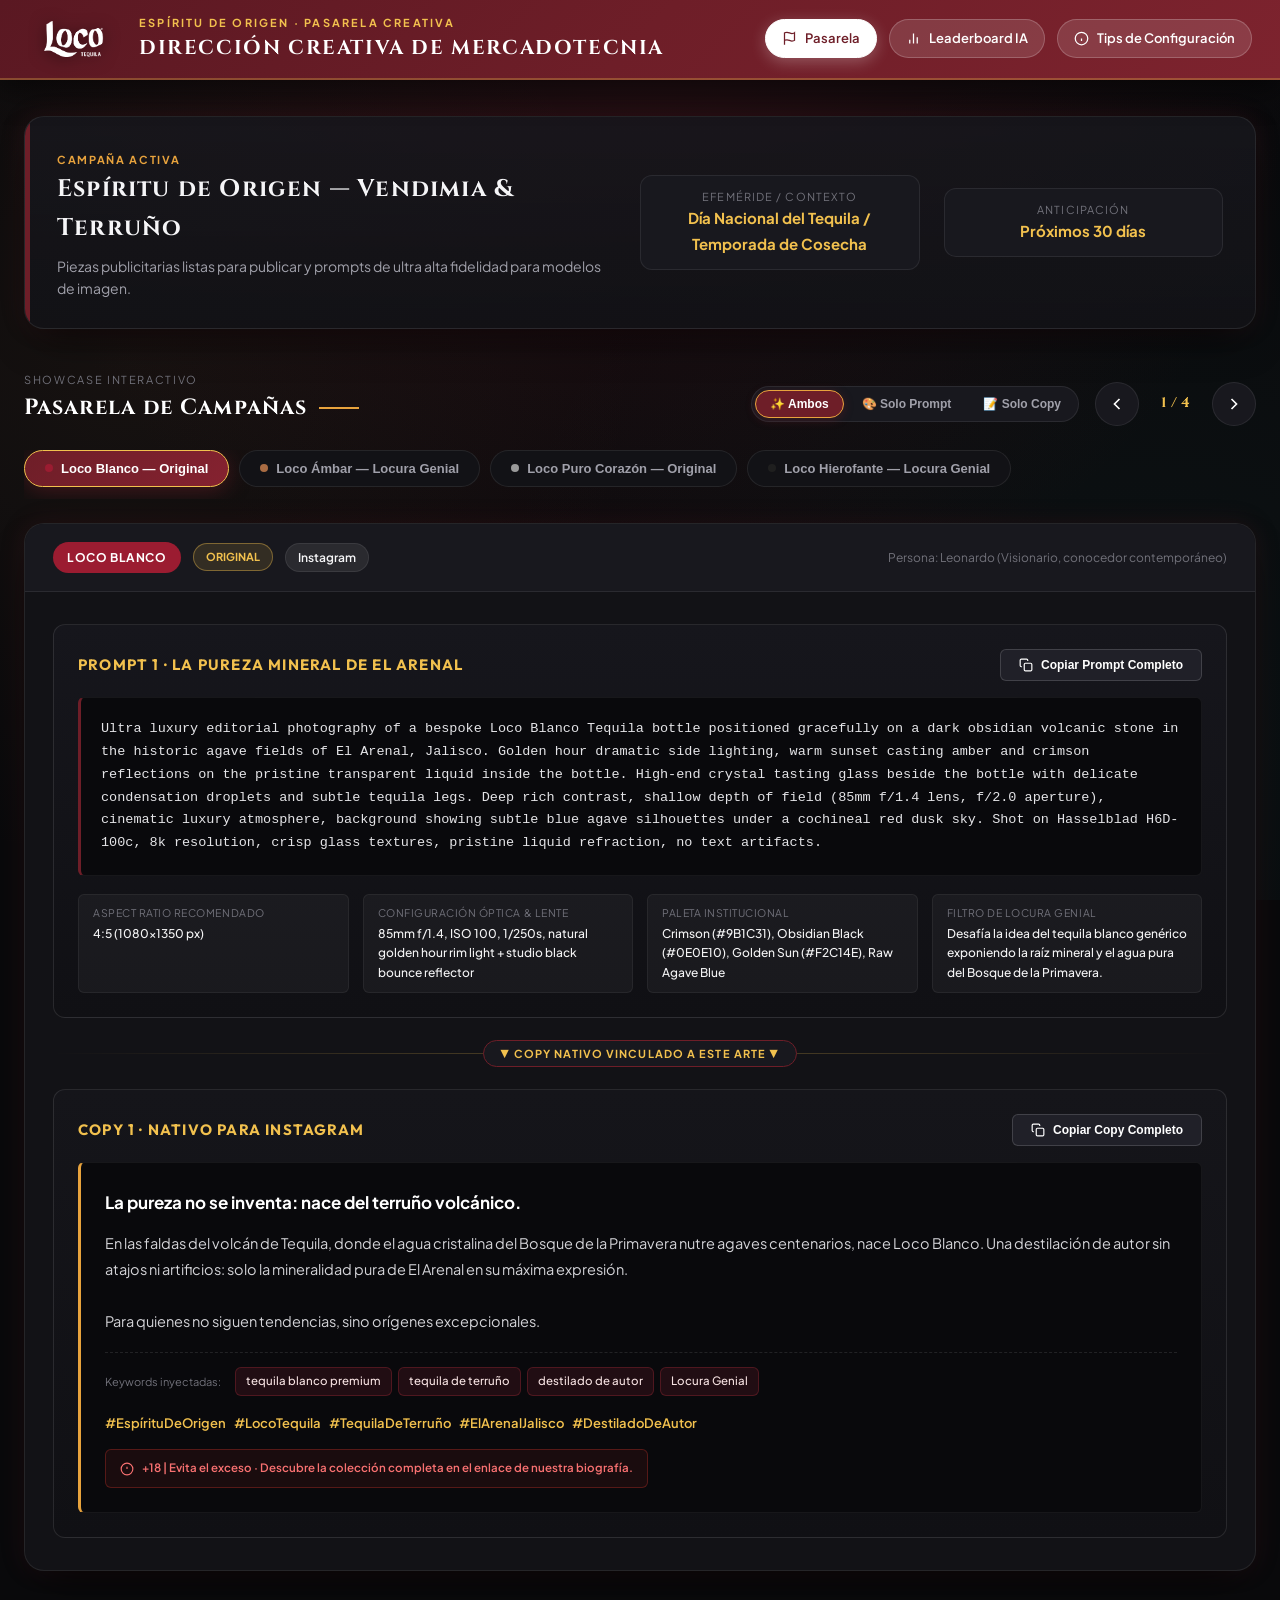
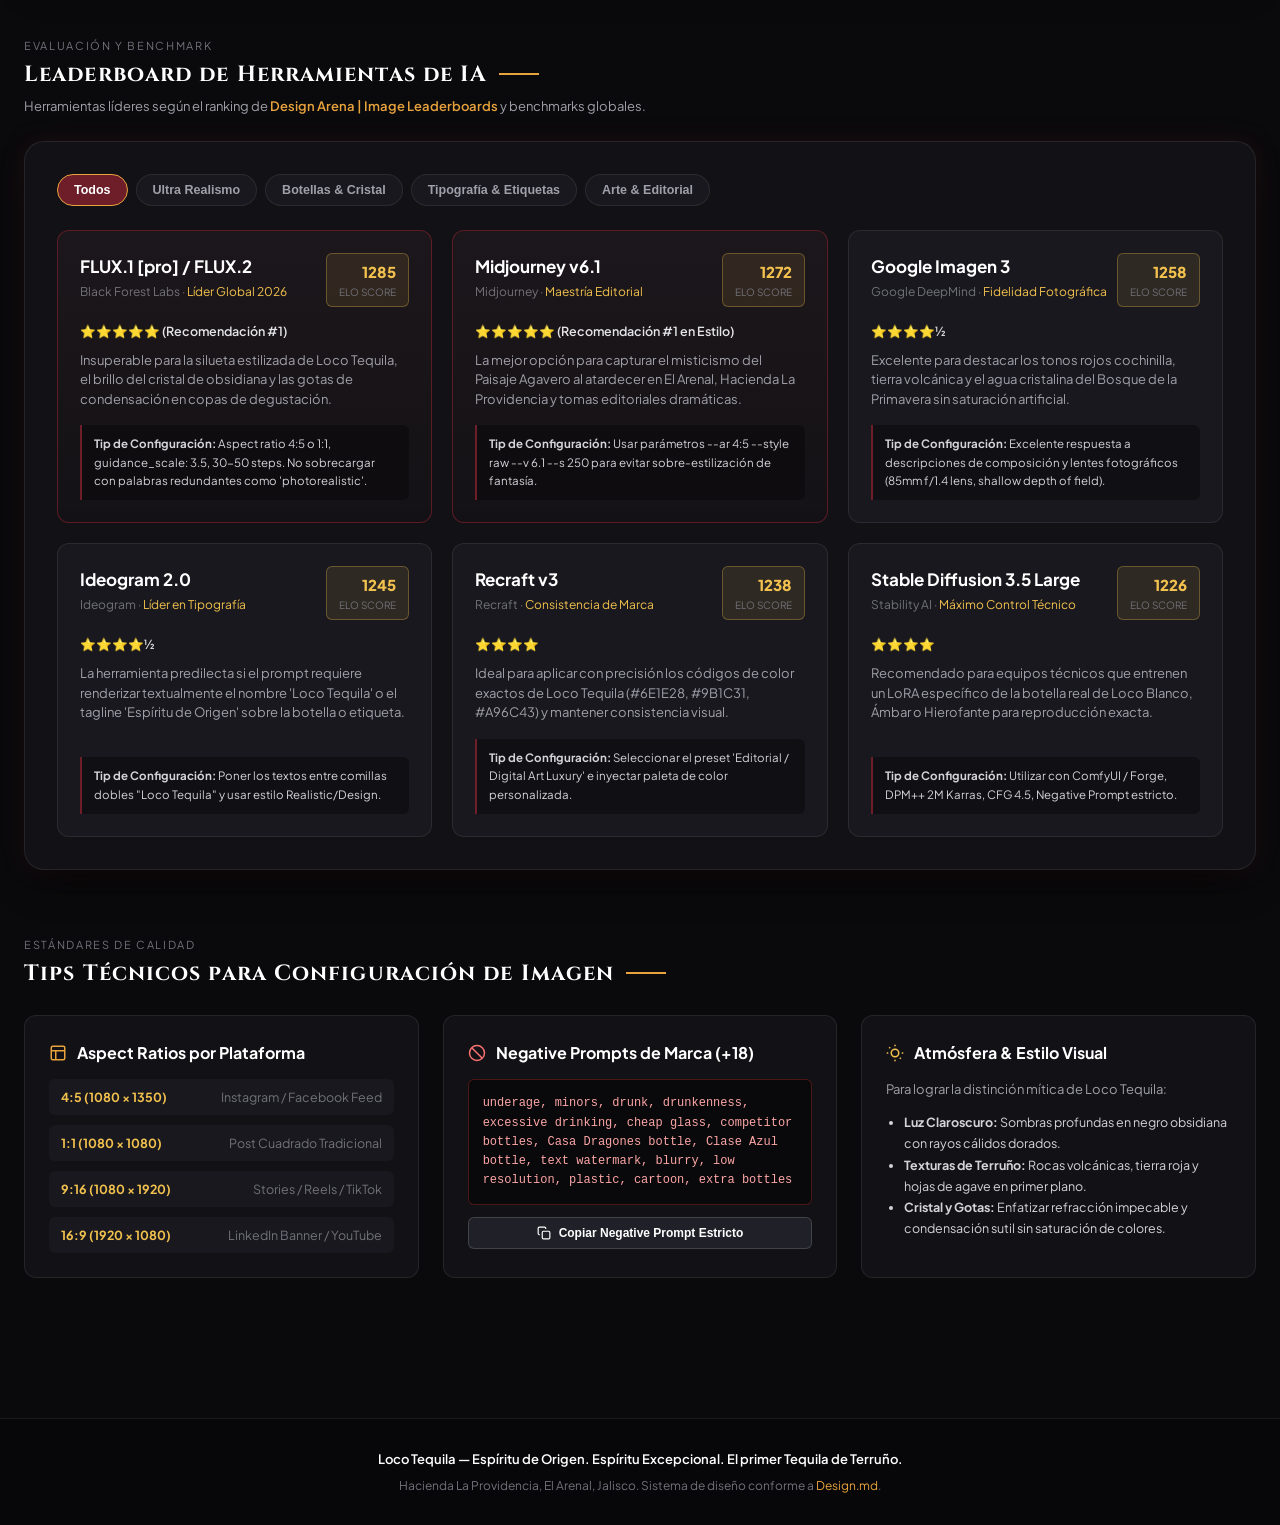
==== showcase/index.html @ a7a6b4da "Comenzando con la skill de mercadotecnia de Loco Tequila :tropical_drink:" ====
<!DOCTYPE html>
<html lang="es">
<head>
  <meta charset="UTF-8">
  <meta name="viewport" content="width=device-width, initial-scale=1.0">
  <title>Loco Tequila — Pasarela de Prompts & Copys</title>
  <meta name="description" content="Showcase interactivo de campañas, prompts generativos ultra detallados y copys nativos para Loco Tequila.">
  <link rel="stylesheet" href="styles.css">
  <link rel="icon" type="image/png" href="assets/Loco_Tequila_Logo_white.png">
</head>
<body>

  <!-- Barra Superior Maroon Institucional (Design.md) -->
  <header class="top-maroon-bar">
    <div class="header-container">
      <div class="brand-meta">
        <div class="brand-logo-container">
          <img src="assets/Loco_Tequila_Logo_white.png" alt="Loco Tequila Logo" class="brand-logo-img" onerror="this.style.display='none'; this.nextElementSibling.style.display='flex';">
          <div class="brand-logo-fallback" style="display: none;">
            <span class="logo-text-loco">LOCO</span>
            <span class="logo-text-sub">TEQUILA</span>
          </div>
        </div>
        <div class="header-titles">
          <span class="super-tag">Espíritu de Origen · Pasarela Creativa</span>
          <h1>DIRECCIÓN CREATIVA DE MERCADOTECNIA</h1>
        </div>
      </div>
      <div class="header-actions">
        <a href="#runway" class="nav-pill-btn active">
          <svg width="15" height="15" viewBox="0 0 24 24" fill="none" stroke="currentColor" stroke-width="2"><path d="M4 15s1-1 4-1 5 2 8 2 4-1 4-1V3s-1 1-4 1-5-2-8-2-4 1-4 1zM4 22v-7"/></svg>
          Pasarela
        </a>
        <a href="#leaderboard" class="nav-pill-btn">
          <svg width="15" height="15" viewBox="0 0 24 24" fill="none" stroke="currentColor" stroke-width="2"><path d="M18 20V10M12 20V4M6 20v-6"/></svg>
          Leaderboard IA
        </a>
        <a href="#tips" class="nav-pill-btn">
          <svg width="15" height="15" viewBox="0 0 24 24" fill="none" stroke="currentColor" stroke-width="2"><circle cx="12" cy="12" r="10"/><path d="M12 16v-4M12 8h.01"/></svg>
          Tips de Configuración
        </a>
      </div>
    </div>
  </header>

  <!-- Contenedor Principal -->
  <main class="main-wrapper">

    <!-- Hero / Contexto de Campaña -->
    <section class="campaign-hero">
      <div class="hero-meta-grid">
        <div class="hero-title-area">
          <span class="super-tag" style="color: var(--brand-gold); font-size: 11px; font-weight: 700; letter-spacing: 0.15em;">CAMPAÑA ACTIVA</span>
          <h2 id="hero-campaign-title">Espíritu de Origen — Vendimia & Terruño</h2>
          <p>Piezas publicitarias listas para publicar y prompts de ultra alta fidelidad para modelos de imagen.</p>
        </div>
        <div class="hero-badge-box">
          <span class="label">Efeméride / Contexto</span>
          <span class="value" id="hero-date-context">Día Nacional del Tequila</span>
        </div>
        <div class="hero-badge-box">
          <span class="label">Anticipación</span>
          <span class="value" id="hero-target-window">Próximos 30 días</span>
        </div>
      </div>
    </section>

    <!-- Sección 1: PASARELA (RUNWAY) DE PROMPTS & COPYS -->
    <section id="runway" class="runway-section">
      <div class="section-header-row">
        <div>
          <span class="super-tag" style="color: var(--text-muted); font-size: 11px; letter-spacing: 0.15em; text-transform: uppercase;">SHOWCASE INTERACTIVO</span>
          <h3>Pasarela de Campañas</h3>
        </div>
        <div style="display: flex; align-items: center; gap: 16px; flex-wrap: wrap;">
          <!-- Switch de vista: Ambos / Solo Prompt / Solo Copy -->
          <div class="view-switch-group">
            <button id="view-mode-all" class="view-switch-btn active" data-mode="all">✨ Ambos</button>
            <button id="view-mode-prompt" class="view-switch-btn" data-mode="prompt">🎨 Solo Prompt</button>
            <button id="view-mode-copy" class="view-switch-btn" data-mode="copy">📝 Solo Copy</button>
          </div>
          <div class="runway-controls">
            <button id="btn-prev-concept" class="runway-nav-btn" aria-label="Concepto anterior">
              <svg width="20" height="20" viewBox="0 0 24 24" fill="none" stroke="currentColor" stroke-width="2"><path d="M15 18l-6-6 6-6"/></svg>
            </button>
            <span id="concept-counter-display" class="concept-counter">1 / 4</span>
            <button id="btn-next-concept" class="runway-nav-btn" aria-label="Concepto siguiente">
              <svg width="20" height="20" viewBox="0 0 24 24" fill="none" stroke="currentColor" stroke-width="2"><path d="M9 18l6-6-6-6"/></svg>
            </button>
          </div>
        </div>
      </div>

      <!-- Tabs rápidos de conceptos -->
      <div id="concept-tabs-container" class="concept-tabs-track"></div>

      <!-- Tarjeta Escenario de la Pasarela -->
      <div class="runway-card-stage">
        <!-- Header de la pieza -->
        <div class="stage-header">
          <div style="display: flex; align-items: center; gap: 12px; flex-wrap: wrap;">
            <span id="stage-sku-badge" class="sku-badge">Loco Blanco</span>
            <span id="stage-inventiveness-badge" class="inventiveness-tag">Original</span>
            <span id="stage-platform-badge" class="platform-tag">Instagram</span>
          </div>
          <div id="stage-persona-text" style="font-size: 12px; color: var(--text-muted);">
            Persona: Leonardo
          </div>
        </div>

        <!-- Cuerpo: Prompt Arriba, Copy Abajo -->
        <div class="stage-body">
          
          <!-- Bloque Superior: PROMPT PARA IA -->
          <div class="prompt-zone">
            <div class="zone-title-bar">
              <h4 id="prompt-title">
                <svg width="18" height="18" viewBox="0 0 24 24" fill="none" stroke="currentColor" stroke-width="2"><path d="M21 16V8a2 2 0 0 0-1-1.73l-7-4a2 2 0 0 0-2 0l-7 4A2 2 0 0 0 3 8v8a2 2 0 0 0 1 1.73l7 4a2 2 0 0 0 2 0l7-4A2 2 0 0 0 21 16z"/><polyline points="3.27 6.96 12 12.01 20.73 6.96"/><line x1="12" y1="22.08" x2="12" y2="12"/></svg>
                Prompt Generativo Ultra Detallado (Text-to-Image)
              </h4>
              <button id="btn-copy-prompt" class="btn-copy">
                <svg width="14" height="14" viewBox="0 0 24 24" fill="none" stroke="currentColor" stroke-width="2"><rect x="9" y="9" width="13" height="13" rx="2" ry="2"/><path d="M5 15H4a2 2 0 0 1-2-2V4a2 2 0 0 1 2-2h9a2 2 0 0 1 2 2v1"/></svg>
                Copiar Prompt Completo
              </button>
            </div>

            <!-- Caja de Texto del Prompt -->
            <div id="prompt-text-display" class="prompt-text-box"></div>

            <!-- Metadatos de Render -->
            <div class="prompt-metadata-grid">
              <div class="meta-chip">
                <span class="chip-label">Aspect Ratio Recomendado</span>
                <span id="meta-aspect-ratio" class="chip-val">4:5 (1080x1350)</span>
              </div>
              <div class="meta-chip">
                <span class="chip-label">Configuración Óptica & Lente</span>
                <span id="meta-camera" class="chip-val">85mm f/1.4</span>
              </div>
              <div class="meta-chip">
                <span class="chip-label">Paleta Institucional</span>
                <span id="meta-palette" class="chip-val">Crimson, Obsidian, Golden</span>
              </div>
              <div class="meta-chip">
                <span class="chip-label">Filtro de Locura Genial</span>
                <span id="meta-filter-just" class="chip-val">Aprobado</span>
              </div>
            </div>
          </div>

          <!-- Conector / Pasarela -->
          <div class="runway-connector">
            <span class="connector-badge">▼ Copy Nativo Vinculado a este Arte ▼</span>
          </div>

          <!-- Bloque Inferior: COPY NATIVO -->
          <div class="copy-zone">
            <div class="zone-title-bar">
              <h4 id="copy-title">
                <svg width="18" height="18" viewBox="0 0 24 24" fill="none" stroke="#E8A33D" stroke-width="2"><path d="M14 2H6a2 2 0 0 0-2 2v16a2 2 0 0 0 2 2h12a2 2 0 0 0 2-2V8z"/><polyline points="14 2 14 8 20 8"/><line x1="16" y1="13" x2="8" y2="13"/><line x1="16" y1="17" x2="8" y2="17"/><polyline points="10 9 9 9 8 9"/></svg>
                Copy Listo para Publicar
              </h4>
              <button id="btn-copy-copy" class="btn-copy">
                <svg width="14" height="14" viewBox="0 0 24 24" fill="none" stroke="currentColor" stroke-width="2"><rect x="9" y="9" width="13" height="13" rx="2" ry="2"/><path d="M5 15H4a2 2 0 0 1-2-2V4a2 2 0 0 1 2-2h9a2 2 0 0 1 2 2v1"/></svg>
                Copiar Copy Completo
              </button>
            </div>

            <!-- Caja de Texto del Copy -->
            <div class="copy-content-box">
              <div id="copy-headline-display" class="copy-headline"></div>
              <div id="copy-body-display" class="copy-body-text"></div>

              <!-- Keywords SEO/GEO -->
              <div class="copy-keywords-row">
                <span style="font-size: 11px; color: var(--text-muted); align-self: center; margin-right: 6px;">Keywords inyectadas:</span>
                <div id="copy-keywords-container" style="display: flex; flex-wrap: wrap; gap: 6px;"></div>
              </div>

              <!-- Hashtags -->
              <div id="copy-hashtags-container" class="hashtags-row"></div>

              <!-- Guardrails Legales -->
              <div style="margin-top: 14px;">
                <div class="guardrails-row">
                  <svg width="14" height="14" viewBox="0 0 24 24" fill="none" stroke="currentColor" stroke-width="2"><circle cx="12" cy="12" r="10"/><line x1="12" y1="8" x2="12" y2="12"/><line x1="12" y1="16" x2="12.01" y2="16"/></svg>
                  <span id="copy-legal-display">+18 | Evita el exceso</span>
                </div>
              </div>
            </div>
          </div>

        </div>
      </div>
    </section>

    <!-- Sección 2: LEADERBOARD DE HERRAMIENTAS DE IA (DESIGN ARENA) -->
    <section id="leaderboard" class="leaderboard-section">
      <div class="section-header-row">
        <div>
          <span class="super-tag" style="color: var(--text-muted); font-size: 11px; letter-spacing: 0.15em; text-transform: uppercase;">EVALUACIÓN Y BENCHMARK</span>
          <h3>Leaderboard de Herramientas de IA</h3>
          <p style="color: var(--text-secondary); font-size: 13px; margin-top: 4px;">
            Herramientas líderes según el ranking de <a href="https://www.designarena.ai/leaderboard?tab=image" target="_blank" style="color: var(--brand-gold); text-decoration: none; font-weight: 600;">Design Arena | Image Leaderboards</a> y benchmarks globales.
          </p>
        </div>
      </div>

      <div class="leaderboard-card">
        <!-- Filtros por categoría -->
        <div id="leaderboard-filters" class="filter-categories-bar"></div>

        <!-- Grid de modelos -->
        <div id="models-grid-container" class="models-grid"></div>
      </div>
    </section>

    <!-- Sección 3: GUÍA TÉCNICA & TIPS DE CONFIGURACIÓN -->
    <section id="tips" class="tips-section">
      <div class="section-header-row">
        <div>
          <span class="super-tag" style="color: var(--text-muted); font-size: 11px; letter-spacing: 0.15em; text-transform: uppercase;">ESTÁNDARES DE CALIDAD</span>
          <h3>Tips Técnicos para Configuración de Imagen</h3>
        </div>
      </div>

      <div class="tips-grid">
        <!-- Aspect Ratios -->
        <div class="tip-box">
          <h4>
            <svg width="18" height="18" viewBox="0 0 24 24" fill="none" stroke="var(--brand-gold)" stroke-width="2"><rect x="3" y="3" width="18" height="18" rx="2"/><path d="M3 9h18M9 21V9"/></svg>
            Aspect Ratios por Plataforma
          </h4>
          <div class="ratio-list">
            <div class="ratio-item">
              <span class="ratio-name">4:5 (1080 × 1350)</span>
              <span style="color: var(--text-muted);">Instagram / Facebook Feed</span>
            </div>
            <div class="ratio-item">
              <span class="ratio-name">1:1 (1080 × 1080)</span>
              <span style="color: var(--text-muted);">Post Cuadrado Tradicional</span>
            </div>
            <div class="ratio-item">
              <span class="ratio-name">9:16 (1080 × 1920)</span>
              <span style="color: var(--text-muted);">Stories / Reels / TikTok</span>
            </div>
            <div class="ratio-item">
              <span class="ratio-name">16:9 (1920 × 1080)</span>
              <span style="color: var(--text-muted);">LinkedIn Banner / YouTube</span>
            </div>
          </div>
        </div>

        <!-- Negative Prompts Obligatorios -->
        <div class="tip-box">
          <h4>
            <svg width="18" height="18" viewBox="0 0 24 24" fill="none" stroke="#F87171" stroke-width="2"><circle cx="12" cy="12" r="10"/><line x1="4.93" y1="4.93" x2="19.07" y2="19.07"/></svg>
            Negative Prompts de Marca (+18)
          </h4>
          <div id="negative-prompt-text" class="negative-prompt-display">underage, minors, drunk, drunkenness, excessive drinking, cheap glass, competitor bottles, Casa Dragones bottle, Clase Azul bottle, text watermark, blurry, low resolution, plastic, cartoon, extra bottles</div>
          <button id="btn-copy-negative" class="btn-copy" style="width: 100%; justify-content: center;">
            <svg width="14" height="14" viewBox="0 0 24 24" fill="none" stroke="currentColor" stroke-width="2"><rect x="9" y="9" width="13" height="13" rx="2" ry="2"/><path d="M5 15H4a2 2 0 0 1-2-2V4a2 2 0 0 1 2-2h9a2 2 0 0 1 2 2v1"/></svg>
            Copiar Negative Prompt Estricto
          </button>
        </div>

        <!-- Iluminación & Atmósfera Editorial -->
        <div class="tip-box">
          <h4>
            <svg width="18" height="18" viewBox="0 0 24 24" fill="none" stroke="var(--brand-gold-bright)" stroke-width="2"><circle cx="12" cy="12" r="5"/><line x1="12" y1="1" x2="12" y2="3"/><line x1="12" y1="21" x2="12" y2="23"/><line x1="4.22" y1="4.22" x2="5.64" y2="5.64"/><line x1="18.36" y1="18.36" x2="19.78" y2="19.78"/><line x1="1" y1="12" x2="3" y2="12"/><line x1="21" y1="12" x2="23" y2="12"/></svg>
            Atmósfera & Estilo Visual
          </h4>
          <p style="font-size: 13px; color: var(--text-secondary); margin-bottom: 12px;">
            Para lograr la distinción mítica de Loco Tequila:
          </p>
          <ul style="font-size: 12.5px; color: #D4D4D8; padding-left: 18px; line-height: 1.7;">
            <li><strong>Luz Claroscuro:</strong> Sombras profundas en negro obsidiana con rayos cálidos dorados.</li>
            <li><strong>Texturas de Terruño:</strong> Rocas volcánicas, tierra roja y hojas de agave en primer plano.</li>
            <li><strong>Cristal y Gotas:</strong> Enfatizar refracción impecable y condensación sutil sin saturación de colores.</li>
          </ul>
        </div>
      </div>
    </section>

  </main>

  <!-- Footer Institucional -->
  <footer class="site-footer">
    <div style="max-width: 1400px; margin: 0 auto;">
      <p style="margin-bottom: 6px; font-weight: 600; color: #FFFFFF;">
        Loco Tequila — Espíritu de Origen. Espíritu Excepcional. El primer Tequila de Terruño.
      </p>
      <p style="font-size: 12px;">
        Hacienda La Providencia, El Arenal, Jalisco. Sistema de diseño conforme a <a href="../designs/Design.md">Design.md</a>.
      </p>
    </div>
  </footer>

  <!-- Contenedor para Toast Notifications -->
  <div id="toast-container" class="toast-container"></div>

  <script src="app.js"></script>
</body>
</html>
---- showcase/styles.css ----
/* ==========================================================================
   LOCO TEQUILA — SHOWCASE WEB / PASARELA DE PROMPTS & COPYS
   Sistema de diseño institucional basado en designs/Design.md
   ========================================================================== */

@import url('https://fonts.googleapis.com/css2?family=Cinzel:wght@500;600;700;900&family=Outfit:wght@300;400;500;600;700&family=Plus+Jakarta+Sans:wght@300;400;500;600;700&display=swap');

:root {
  /* Paleta institucional (Design.md) */
  --brand-maroon: #6E1E28;
  --brand-maroon-deep: #5A1822;
  --brand-maroon-glow: rgba(110, 30, 40, 0.45);
  --brand-gold: #E8A33D;
  --brand-gold-bright: #F2C14E;
  --header-text: #FFFFFF;
  --section-title: #6E1E28;
  --section-subtitle: #8A8A8A;

  /* Tokens de SKU */
  --p-blanco: #9B1C31;
  --p-corazon: #9A9A9A;
  --p-ambar: #A96C43;
  --p-269: #1F1F1F;
  --p-aureo: #1F6E6E;
  --p-200: #F2C14E;

  /* Modos oscuros de ultra lujo */
  --bg-dark: #0A0A0C;
  --bg-card: #121216;
  --bg-card-elevated: #18181E;
  --bg-card-subtle: #202028;
  --border-subtle: rgba(255, 255, 255, 0.08);
  --border-active: rgba(232, 163, 61, 0.5);
  --border-maroon: rgba(110, 30, 40, 0.6);

  /* Textos */
  --text-primary: #F5F5F7;
  --text-secondary: #A0A0AA;
  --text-muted: #71717A;
  --text-accent: #F2C14E;

  /* Acentos de interfaz */
  --highlight-cream: #FBF3DD;
  --pill-bg: #F6E2E2;
  --pill-text: #9B1C31;
  --radius-sm: 6px;
  --radius-md: 12px;
  --radius-lg: 20px;
  --radius-full: 9999px;
  --shadow-luxury: 0 20px 40px -15px rgba(0, 0, 0, 0.7), 0 0 25px rgba(110, 30, 40, 0.2);
  --transition: all 0.3s cubic-bezier(0.16, 1, 0.3, 1);
}

/* Reset y base */
* {
  margin: 0;
  padding: 0;
  box-sizing: border-box;
}

body {
  font-family: 'Plus Jakarta Sans', -apple-system, BlinkMacSystemFont, sans-serif;
  background-color: var(--bg-dark);
  color: var(--text-primary);
  line-height: 1.6;
  overflow-x: hidden;
  background-image:
    radial-gradient(circle at 50% 0%, rgba(110, 30, 40, 0.25) 0%, transparent 60%),
    radial-gradient(circle at 10% 40%, rgba(169, 108, 67, 0.08) 0%, transparent 40%),
    radial-gradient(circle at 90% 80%, rgba(31, 110, 110, 0.08) 0%, transparent 50%);
  background-attachment: fixed;
}

/* Tipografía especializada */
h1,
h2,
h3,
.font-serif {
  font-family: 'Cinzel', serif;
  letter-spacing: 0.05em;
}

.font-sans-title {
  font-family: 'Outfit', sans-serif;
}

/* Header & Barra Superior Maroon */
.top-maroon-bar {
  background: linear-gradient(135deg, var(--brand-maroon-deep) 0%, var(--brand-maroon) 50%, #7D232E 100%);
  border-bottom: 2px solid rgba(242, 193, 78, 0.3);
  padding: 14px 28px;
  position: sticky;
  top: 0;
  z-index: 100;
  backdrop-filter: blur(12px);
  box-shadow: 0 10px 30px rgba(0, 0, 0, 0.5);
}

.header-container {
  max-width: 1400px;
  margin: 0 auto;
  display: flex;
  justify-content: space-between;
  align-items: center;
  flex-wrap: wrap;
  gap: 16px;
}

.brand-meta {
  display: flex;
  align-items: center;
  gap: 20px;
}

.brand-logo-container {
  display: flex;
  align-items: center;
}

.brand-logo-img {
  height: 48px;
  width: auto;
  filter: drop-shadow(0 2px 8px rgba(0, 0, 0, 0.5));
}

.brand-logo-fallback {
  flex-direction: column;
  align-items: flex-start;
  line-height: 1;
  background: rgba(0, 0, 0, 0.35);
  border: 1px solid var(--brand-gold-bright);
  padding: 6px 14px;
  border-radius: var(--radius-sm);
}

.brand-logo-fallback .logo-text-loco {
  font-family: 'Cinzel', serif;
  font-size: 22px;
  font-weight: 800;
  color: #FFFFFF;
  letter-spacing: 0.15em;
}

.brand-logo-fallback .logo-text-sub {
  font-family: 'Outfit', sans-serif;
  font-size: 9px;
  font-weight: 700;
  color: var(--brand-gold-bright);
  letter-spacing: 0.35em;
  margin-top: 2px;
}

.header-titles {
  display: flex;
  flex-direction: column;
}

.header-titles .super-tag {
  font-size: 11px;
  text-transform: uppercase;
  letter-spacing: 0.2em;
  color: var(--brand-gold-bright);
  font-weight: 700;
}

.header-titles h1 {
  font-size: 20px;
  font-weight: 700;
  color: #FFFFFF;
  margin: 0;
  letter-spacing: 0.08em;
}

.header-actions {
  display: flex;
  align-items: center;
  gap: 12px;
}

.nav-pill-btn {
  background: rgba(255, 255, 255, 0.12);
  border: 1px solid rgba(255, 255, 255, 0.2);
  color: #FFFFFF;
  padding: 8px 16px;
  border-radius: var(--radius-full);
  font-size: 13px;
  font-weight: 600;
  cursor: pointer;
  display: inline-flex;
  align-items: center;
  gap: 8px;
  transition: var(--transition);
  text-decoration: none;
}

.nav-pill-btn:hover,
.nav-pill-btn.active {
  background: #FFFFFF;
  color: var(--brand-maroon);
  border-color: #FFFFFF;
  box-shadow: 0 4px 15px rgba(255, 255, 255, 0.25);
}

/* Contenedor Principal */
.main-wrapper {
  max-width: 1400px;
  margin: 0 auto;
  padding: 36px 24px 80px 24px;
}

/* Hero Section / Contexto de Campaña */
.campaign-hero {
  background: linear-gradient(180deg, rgba(24, 24, 30, 0.8) 0%, rgba(18, 18, 22, 0.95) 100%);
  border: 1px solid var(--border-subtle);
  border-radius: var(--radius-lg);
  padding: 28px 32px;
  margin-bottom: 36px;
  position: relative;
  overflow: hidden;
  box-shadow: var(--shadow-luxury);
}

.campaign-hero::before {
  content: '';
  position: absolute;
  top: 0;
  left: 0;
  width: 5px;
  height: 100%;
  background: var(--brand-maroon);
}

.hero-meta-grid {
  display: grid;
  grid-template-columns: 2fr 1fr 1fr;
  gap: 24px;
  align-items: center;
}

@media (max-width: 900px) {
  .hero-meta-grid {
    grid-template-columns: 1fr;
  }
}

.hero-title-area h2 {
  font-size: 24px;
  color: var(--text-primary);
  margin-bottom: 8px;
}

.hero-title-area p {
  color: var(--text-secondary);
  font-size: 14px;
}

.hero-badge-box {
  background: var(--bg-card-elevated);
  border: 1px solid var(--border-subtle);
  padding: 12px 18px;
  border-radius: var(--radius-md);
  text-align: center;
}

.hero-badge-box .label {
  font-size: 11px;
  text-transform: uppercase;
  color: var(--text-muted);
  letter-spacing: 0.1em;
  display: block;
}

.hero-badge-box .value {
  font-size: 15px;
  font-weight: 700;
  color: var(--brand-gold-bright);
}

/* ==========================================================================
   PASARELA / RUNWAY SECTION
   ========================================================================== */
.runway-section {
  margin-bottom: 60px;
}

.section-header-row {
  display: flex;
  justify-content: space-between;
  align-items: flex-end;
  margin-bottom: 24px;
  flex-wrap: wrap;
  gap: 16px;
}

.section-header-row h3 {
  font-size: 22px;
  color: #FFFFFF;
  display: flex;
  align-items: center;
  gap: 12px;
}

.section-header-row h3::after {
  content: '';
  display: inline-block;
  width: 40px;
  height: 2px;
  background: var(--brand-gold);
}

.view-switch-group {
  display: flex;
  background: var(--bg-card-elevated);
  border: 1px solid var(--border-subtle);
  border-radius: var(--radius-full);
  padding: 3px;
  gap: 4px;
}

.view-switch-btn {
  background: transparent;
  border: none;
  color: var(--text-secondary);
  padding: 6px 14px;
  border-radius: var(--radius-full);
  font-size: 12px;
  font-weight: 600;
  cursor: pointer;
  transition: var(--transition);
}

.view-switch-btn:hover {
  color: #FFFFFF;
}

.view-switch-btn.active {
  background: var(--brand-maroon);
  color: #FFFFFF;
  border: 1px solid var(--brand-gold);
  box-shadow: 0 2px 10px rgba(110, 30, 40, 0.4);
}

.zone-hidden {
  display: none !important;
}

.runway-controls {
  display: flex;
  align-items: center;
  gap: 12px;
}

.runway-nav-btn {
  background: var(--bg-card-elevated);
  border: 1px solid var(--border-subtle);
  color: #FFFFFF;
  width: 44px;
  height: 44px;
  border-radius: 50%;
  display: flex;
  align-items: center;
  justify-content: center;
  cursor: pointer;
  transition: var(--transition);
}

.runway-nav-btn:hover {
  background: var(--brand-maroon);
  border-color: var(--brand-gold);
  transform: translateY(-2px);
  box-shadow: 0 6px 20px rgba(110, 30, 40, 0.4);
}

.concept-counter {
  font-family: 'Cinzel', serif;
  font-size: 14px;
  color: var(--brand-gold-bright);
  font-weight: 700;
  padding: 0 10px;
}

/* Tabs de Conceptos */
.concept-tabs-track {
  display: flex;
  gap: 10px;
  overflow-x: auto;
  padding-bottom: 12px;
  margin-bottom: 24px;
  scrollbar-width: thin;
}

.concept-tab-pill {
  background: var(--bg-card);
  border: 1px solid var(--border-subtle);
  color: var(--text-secondary);
  padding: 10px 20px;
  border-radius: var(--radius-full);
  font-size: 13px;
  font-weight: 600;
  cursor: pointer;
  white-space: nowrap;
  transition: var(--transition);
  display: flex;
  align-items: center;
  gap: 8px;
}

.concept-tab-pill .dot {
  width: 8px;
  height: 8px;
  border-radius: 50%;
}

.concept-tab-pill:hover {
  background: var(--bg-card-elevated);
  color: #FFFFFF;
  border-color: rgba(255, 255, 255, 0.2);
}

.concept-tab-pill.active {
  background: linear-gradient(135deg, var(--brand-maroon) 0%, #852230 100%);
  color: #FFFFFF;
  border-color: var(--brand-gold-bright);
  box-shadow: 0 4px 20px rgba(110, 30, 40, 0.5);
}

/* Tarjeta Principal de la Pasarela */
.runway-card-stage {
  background: var(--bg-card);
  border: 1px solid var(--border-subtle);
  border-radius: var(--radius-lg);
  overflow: hidden;
  box-shadow: var(--shadow-luxury);
  position: relative;
  transition: var(--transition);
}

.runway-card-stage:hover {
  border-color: rgba(232, 163, 61, 0.35);
}

.stage-header {
  background: var(--bg-card-elevated);
  border-bottom: 1px solid var(--border-subtle);
  padding: 18px 28px;
  display: flex;
  justify-content: space-between;
  align-items: center;
  flex-wrap: wrap;
  gap: 16px;
}

.sku-badge {
  display: inline-flex;
  align-items: center;
  gap: 8px;
  padding: 6px 14px;
  border-radius: var(--radius-full);
  font-size: 12px;
  font-weight: 700;
  letter-spacing: 0.05em;
  text-transform: uppercase;
  color: #FFFFFF;
}

.inventiveness-tag {
  background: rgba(242, 193, 78, 0.12);
  border: 1px solid rgba(242, 193, 78, 0.4);
  color: var(--brand-gold-bright);
  padding: 4px 12px;
  border-radius: var(--radius-full);
  font-size: 11px;
  font-weight: 700;
  text-transform: uppercase;
}

.platform-tag {
  background: rgba(255, 255, 255, 0.08);
  border: 1px solid var(--border-subtle);
  color: var(--text-primary);
  padding: 4px 12px;
  border-radius: var(--radius-full);
  font-size: 12px;
  font-weight: 600;
}

/* Cuerpo de la Pasarela: Prompt Arriba, Copy Abajo */
.stage-body {
  padding: 32px 28px;
  display: flex;
  flex-direction: column;
  gap: 32px;
}

/* Bloque Superior: PROMPT PARA IA */
.prompt-zone {
  background: linear-gradient(180deg, #16161C 0%, #101014 100%);
  border: 1px solid rgba(255, 255, 255, 0.1);
  border-radius: var(--radius-md);
  padding: 24px;
  position: relative;
}

.zone-title-bar {
  display: flex;
  justify-content: space-between;
  align-items: center;
  margin-bottom: 16px;
  flex-wrap: wrap;
  gap: 12px;
}

.zone-title-bar h4 {
  font-family: 'Outfit', sans-serif;
  font-size: 15px;
  font-weight: 700;
  color: var(--brand-gold-bright);
  display: flex;
  align-items: center;
  gap: 8px;
  text-transform: uppercase;
  letter-spacing: 0.08em;
}

.btn-copy {
  background: var(--bg-card-subtle);
  border: 1px solid rgba(255, 255, 255, 0.15);
  color: #FFFFFF;
  padding: 8px 18px;
  border-radius: var(--radius-sm);
  font-size: 12px;
  font-weight: 600;
  cursor: pointer;
  display: inline-flex;
  align-items: center;
  gap: 8px;
  transition: var(--transition);
}

.btn-copy:hover {
  background: var(--brand-maroon);
  border-color: var(--brand-gold-bright);
  transform: translateY(-1px);
}

.btn-copy.copied {
  background: #1F6E6E;
  border-color: #4EFAF2;
  color: #FFFFFF;
}

.prompt-text-box {
  background: #09090C;
  border: 1px solid rgba(255, 255, 255, 0.06);
  border-radius: var(--radius-sm);
  padding: 20px;
  font-family: 'SFMono-Regular', Consolas, 'Liberation Mono', Menlo, monospace;
  font-size: 13.5px;
  line-height: 1.7;
  color: #E4E4E7;
  white-space: pre-wrap;
  user-select: all;
  border-left: 3px solid var(--brand-maroon);
}

.prompt-metadata-grid {
  display: grid;
  grid-template-columns: repeat(auto-fit, minmax(240px, 1fr));
  gap: 14px;
  margin-top: 18px;
}

.meta-chip {
  background: rgba(255, 255, 255, 0.04);
  border: 1px solid rgba(255, 255, 255, 0.06);
  border-radius: var(--radius-sm);
  padding: 10px 14px;
  font-size: 12px;
}

.meta-chip .chip-label {
  color: var(--text-muted);
  display: block;
  font-size: 10.5px;
  text-transform: uppercase;
  letter-spacing: 0.05em;
  margin-bottom: 2px;
}

.meta-chip .chip-val {
  color: #F4F4F5;
  font-weight: 500;
}

/* Divisor Decorativo de Pasarela */
.runway-connector {
  display: flex;
  align-items: center;
  justify-content: center;
  position: relative;
  margin: -10px 0;
}

.runway-connector::before {
  content: '';
  position: absolute;
  width: 100%;
  height: 1px;
  background: linear-gradient(90deg, transparent, rgba(242, 193, 78, 0.3), transparent);
}

.connector-badge {
  background: var(--bg-card-elevated);
  border: 1px solid var(--brand-maroon);
  padding: 4px 16px;
  border-radius: var(--radius-full);
  font-size: 11px;
  text-transform: uppercase;
  color: var(--brand-gold-bright);
  font-weight: 700;
  z-index: 2;
  letter-spacing: 0.1em;
}

/* Bloque Inferior: COPY NATIVO */
.copy-zone {
  background: linear-gradient(180deg, #15151A 0%, #101014 100%);
  border: 1px solid rgba(255, 255, 255, 0.1);
  border-radius: var(--radius-md);
  padding: 24px;
  position: relative;
}

.copy-content-box {
  background: #09090C;
  border: 1px solid rgba(255, 255, 255, 0.06);
  border-radius: var(--radius-sm);
  padding: 24px;
  font-size: 14.5px;
  line-height: 1.8;
  color: #F4F4F5;
  border-left: 3px solid var(--brand-gold);
}

.copy-headline {
  font-size: 17px;
  font-weight: 700;
  color: #FFFFFF;
  margin-bottom: 12px;
}

.copy-body-text {
  white-space: pre-line;
  margin-bottom: 18px;
  color: #D4D4D8;
}

.copy-keywords-row {
  display: flex;
  flex-wrap: wrap;
  gap: 8px;
  margin-bottom: 16px;
  padding-top: 14px;
  border-top: 1px dashed rgba(255, 255, 255, 0.1);
}

.keyword-badge {
  background: rgba(110, 30, 40, 0.25);
  border: 1px solid rgba(110, 30, 40, 0.6);
  color: #F6E2E2;
  padding: 3px 10px;
  border-radius: var(--radius-sm);
  font-size: 11.5px;
  font-weight: 500;
}

.hashtags-row {
  color: var(--brand-gold-bright);
  font-size: 13px;
  font-weight: 600;
  margin-bottom: 14px;
  display: flex;
  flex-wrap: wrap;
  gap: 8px;
}

.guardrails-row {
  background: rgba(226, 59, 46, 0.08);
  border: 1px solid rgba(226, 59, 46, 0.3);
  padding: 8px 14px;
  border-radius: var(--radius-sm);
  font-size: 11.5px;
  color: #F87171;
  font-weight: 600;
  display: inline-flex;
  align-items: center;
  gap: 8px;
}

/* ==========================================================================
   SECCIÓN LEADERBOARD IA (DESIGN ARENA)
   ========================================================================== */
.leaderboard-section {
  margin-bottom: 60px;
}

.leaderboard-card {
  background: var(--bg-card);
  border: 1px solid var(--border-subtle);
  border-radius: var(--radius-lg);
  padding: 32px;
  box-shadow: var(--shadow-luxury);
}

.filter-categories-bar {
  display: flex;
  gap: 8px;
  flex-wrap: wrap;
  margin-bottom: 24px;
}

.filter-btn {
  background: var(--bg-card-elevated);
  border: 1px solid var(--border-subtle);
  color: var(--text-secondary);
  padding: 8px 16px;
  border-radius: var(--radius-full);
  font-size: 12.5px;
  font-weight: 600;
  cursor: pointer;
  transition: var(--transition);
}

.filter-btn:hover,
.filter-btn.active {
  background: var(--brand-maroon);
  color: #FFFFFF;
  border-color: var(--brand-gold);
}

.models-grid {
  display: grid;
  grid-template-columns: repeat(auto-fit, minmax(360px, 1fr));
  gap: 20px;
}

.model-card {
  background: var(--bg-card-elevated);
  border: 1px solid var(--border-subtle);
  border-radius: var(--radius-md);
  padding: 22px;
  display: flex;
  flex-direction: column;
  justify-content: space-between;
  transition: var(--transition);
  position: relative;
  overflow: hidden;
}

.model-card:hover {
  transform: translateY(-4px);
  border-color: rgba(242, 193, 78, 0.4);
  box-shadow: 0 12px 30px rgba(0, 0, 0, 0.6);
}

.model-card.top-rank {
  border-color: rgba(110, 30, 40, 0.8);
  background: linear-gradient(180deg, rgba(30, 24, 28, 0.9) 0%, rgba(20, 18, 22, 0.95) 100%);
}

.model-header {
  display: flex;
  justify-content: space-between;
  align-items: flex-start;
  margin-bottom: 14px;
}

.model-rank-badge {
  background: var(--brand-maroon);
  color: #FFFFFF;
  font-family: 'Cinzel', serif;
  font-size: 12px;
  font-weight: 700;
  padding: 4px 10px;
  border-radius: var(--radius-sm);
  border: 1px solid var(--brand-gold);
}

.model-name {
  font-size: 17px;
  font-weight: 700;
  color: #FFFFFF;
  margin-bottom: 2px;
}

.model-dev {
  font-size: 12px;
  color: var(--text-muted);
}

.elo-score-box {
  background: rgba(242, 193, 78, 0.1);
  border: 1px solid rgba(242, 193, 78, 0.3);
  padding: 6px 12px;
  border-radius: var(--radius-sm);
  text-align: right;
}

.elo-score-box .score-val {
  font-size: 15px;
  font-weight: 800;
  color: var(--brand-gold-bright);
}

.elo-score-box .score-lbl {
  font-size: 10px;
  color: var(--text-muted);
  text-transform: uppercase;
}

.model-loco-rating {
  font-size: 12.5px;
  color: #E4E4E7;
  font-weight: 600;
  margin: 10px 0;
  display: flex;
  align-items: center;
  gap: 6px;
}

.model-recommendation {
  font-size: 13px;
  color: var(--text-secondary);
  line-height: 1.5;
  margin-bottom: 16px;
}

.model-tip-box {
  background: rgba(0, 0, 0, 0.35);
  border-left: 2px solid var(--brand-maroon);
  padding: 10px 12px;
  font-size: 11.5px;
  color: #D4D4D8;
  border-radius: 0 var(--radius-sm) var(--radius-sm) 0;
}

/* ==========================================================================
   SECCIÓN TIPS DE CONFIGURACIÓN
   ========================================================================== */
.tips-section {
  margin-bottom: 60px;
}

.tips-grid {
  display: grid;
  grid-template-columns: repeat(auto-fit, minmax(300px, 1fr));
  gap: 24px;
}

.tip-box {
  background: var(--bg-card);
  border: 1px solid var(--border-subtle);
  border-radius: var(--radius-md);
  padding: 24px;
  transition: var(--transition);
}

.tip-box:hover {
  border-color: rgba(255, 255, 255, 0.2);
}

.tip-box h4 {
  font-size: 16px;
  color: #FFFFFF;
  margin-bottom: 14px;
  display: flex;
  align-items: center;
  gap: 10px;
}

.ratio-list {
  display: flex;
  flex-direction: column;
  gap: 10px;
}

.ratio-item {
  display: flex;
  justify-content: space-between;
  padding: 8px 12px;
  background: var(--bg-card-elevated);
  border-radius: var(--radius-sm);
  font-size: 12.5px;
}

.ratio-item .ratio-name {
  font-weight: 700;
  color: var(--brand-gold-bright);
}

.negative-prompt-display {
  background: #09090C;
  border: 1px solid rgba(226, 59, 46, 0.3);
  padding: 14px;
  border-radius: var(--radius-sm);
  font-family: monospace;
  font-size: 12px;
  color: #FCA5A5;
  line-height: 1.6;
  margin-bottom: 12px;
}

/* Footer Institucional */
.site-footer {
  border-top: 1px solid var(--border-subtle);
  background: #070709;
  padding: 30px 24px;
  text-align: center;
  font-size: 13px;
  color: var(--text-muted);
}

.site-footer a {
  color: var(--brand-gold);
  text-decoration: none;
}

.site-footer a:hover {
  text-decoration: underline;
}

/* Toast Notifications */
.toast-container {
  position: fixed;
  bottom: 24px;
  right: 24px;
  z-index: 1000;
  display: flex;
  flex-direction: column;
  gap: 10px;
}

.toast {
  background: var(--bg-card-elevated);
  border: 1px solid var(--brand-gold);
  color: #FFFFFF;
  padding: 12px 20px;
  border-radius: var(--radius-md);
  box-shadow: 0 10px 30px rgba(0, 0, 0, 0.8);
  display: flex;
  align-items: center;
  gap: 10px;
  font-size: 13px;
  font-weight: 600;
  animation: slideIn 0.3s cubic-bezier(0.16, 1, 0.3, 1) forwards;
}

@keyframes slideIn {
  from {
    opacity: 0;
    transform: translateY(20px);
  }

  to {
    opacity: 1;
    transform: translateY(0);
  }
}
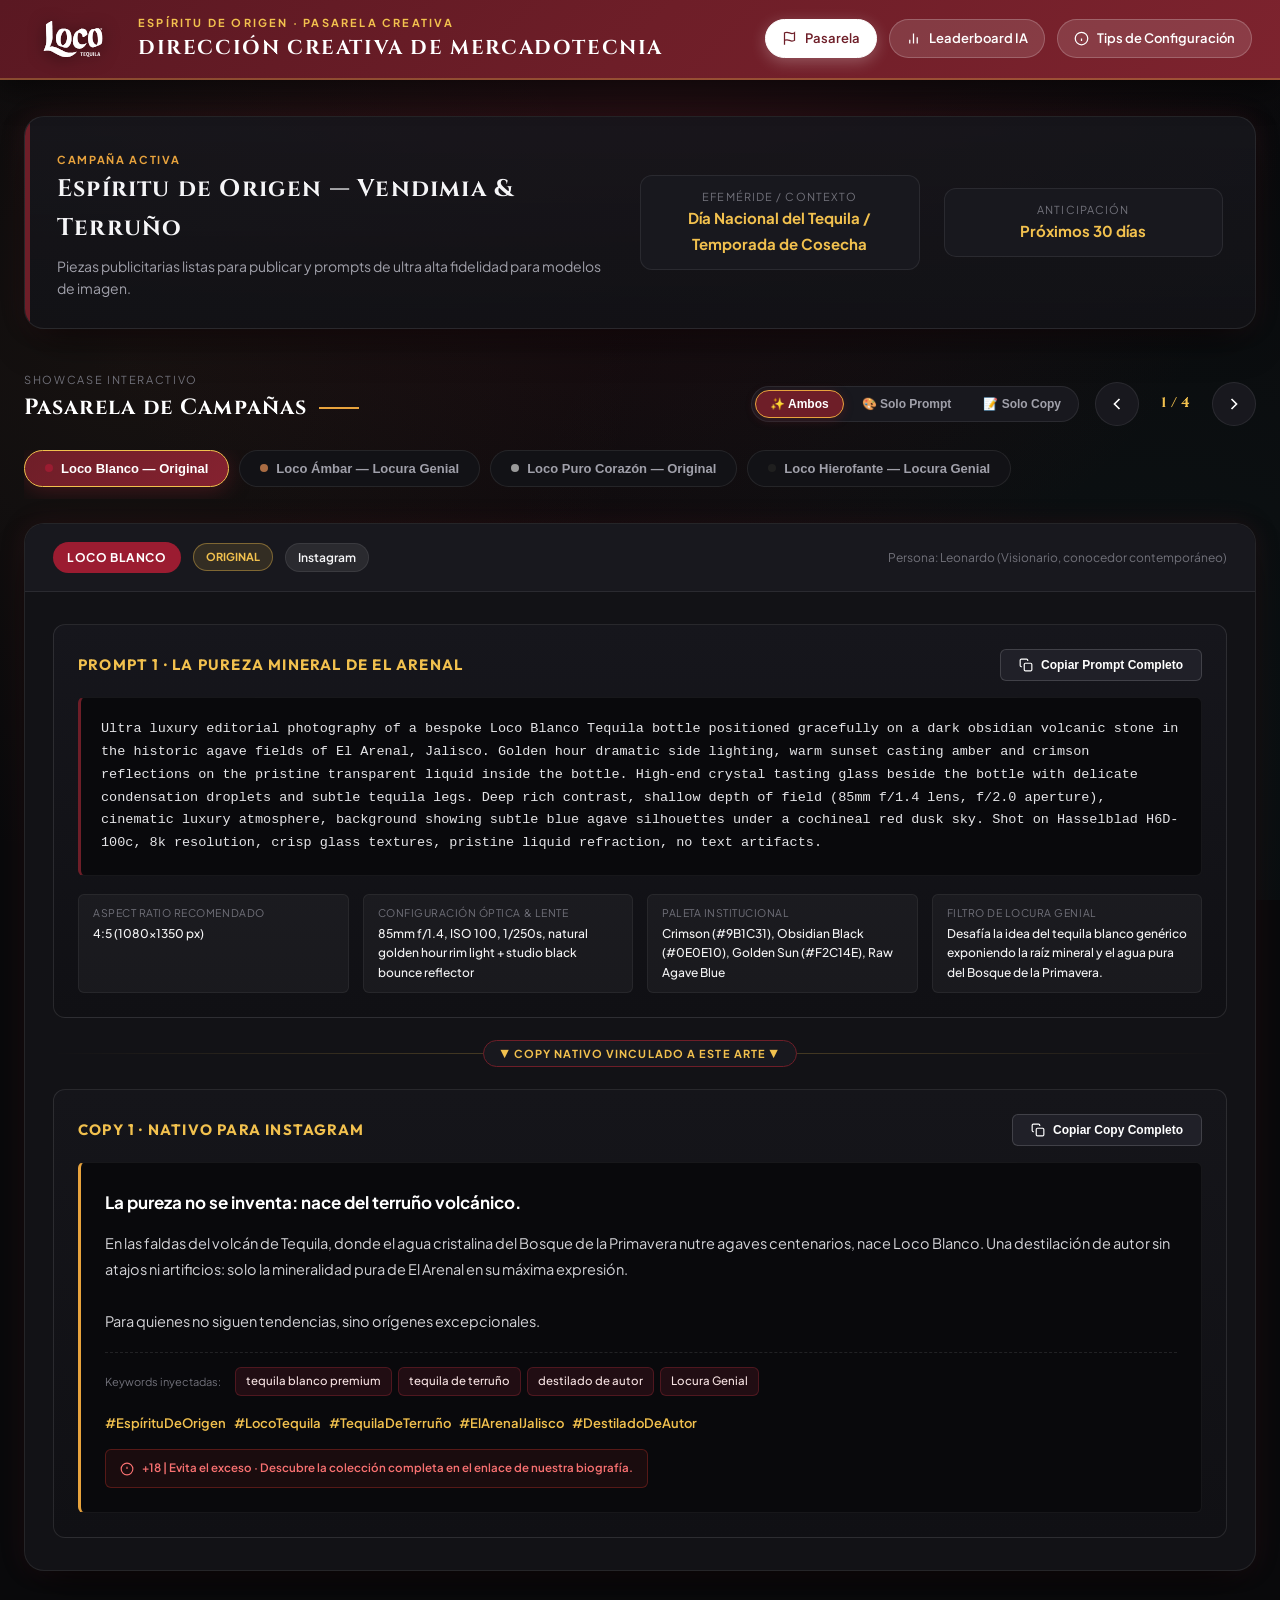
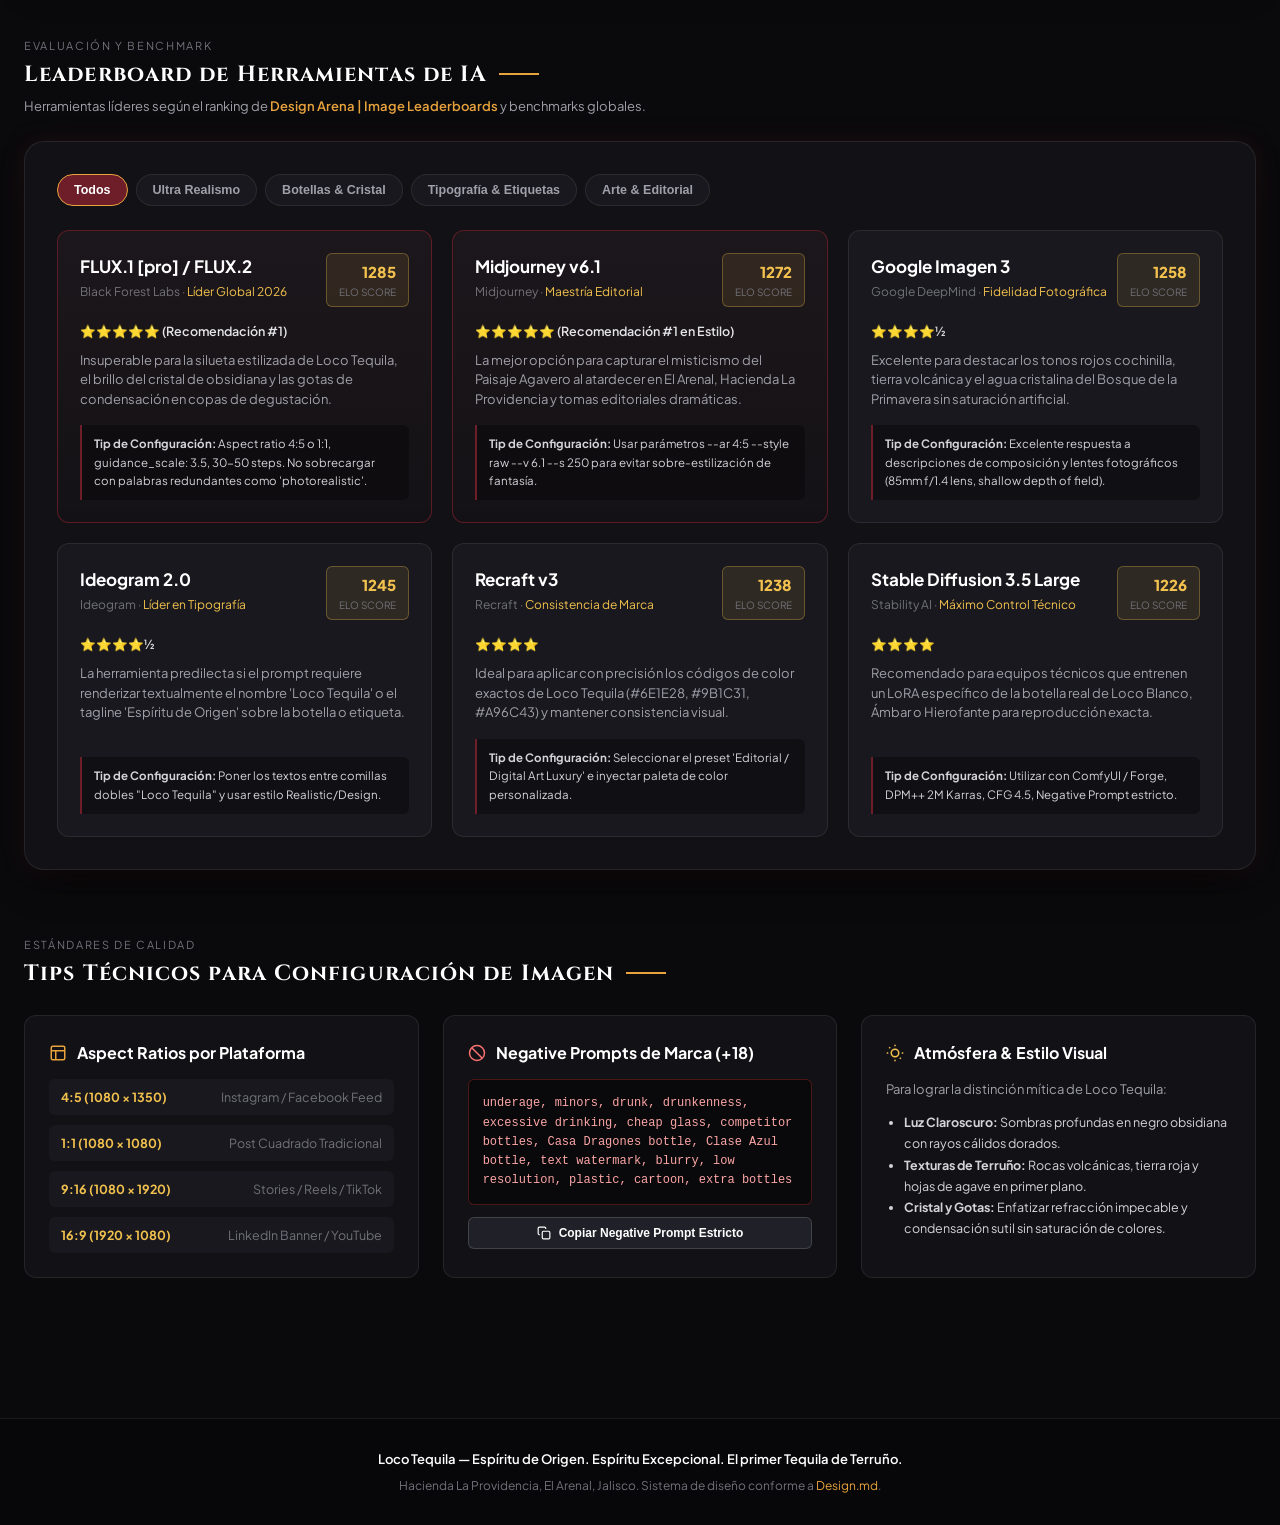
==== commit d639bde7: "Cambios en el HTML y flujo principal" ====
--- a/showcase/index.html
+++ b/showcase/index.html
@@ -15,11 +15,7 @@
     <div class="header-container">
       <div class="brand-meta">
         <div class="brand-logo-container">
-          <img src="assets/Loco_Tequila_Logo_white.png" alt="Loco Tequila Logo" class="brand-logo-img" onerror="this.style.display='none'; this.nextElementSibling.style.display='flex';">
-          <div class="brand-logo-fallback" style="display: none;">
-            <span class="logo-text-loco">LOCO</span>
-            <span class="logo-text-sub">TEQUILA</span>
-          </div>
+          <img src="assets/Loco_Tequila_Logo_white.svg" alt="Loco Tequila Logo" class="brand-logo-img">
         </div>
         <div class="header-titles">
           <span class="super-tag">Espíritu de Origen · Pasarela Creativa</span>
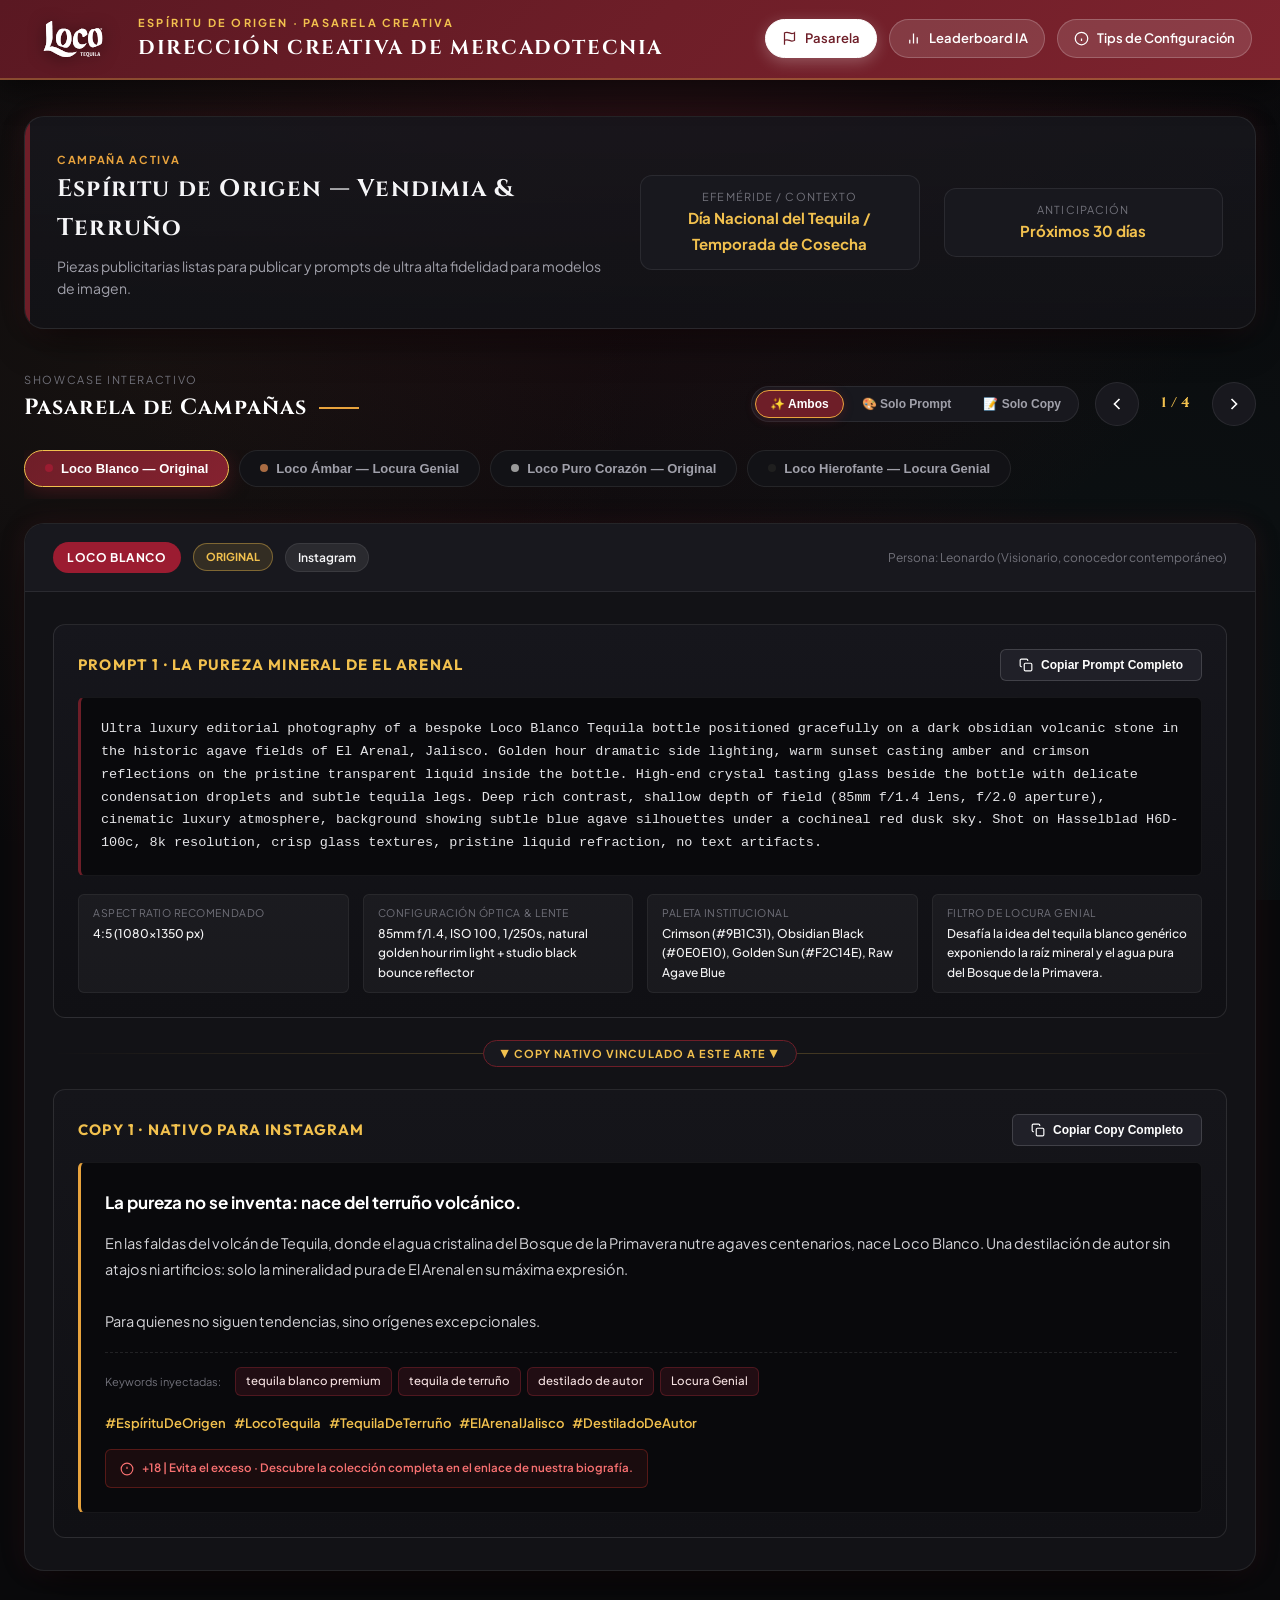
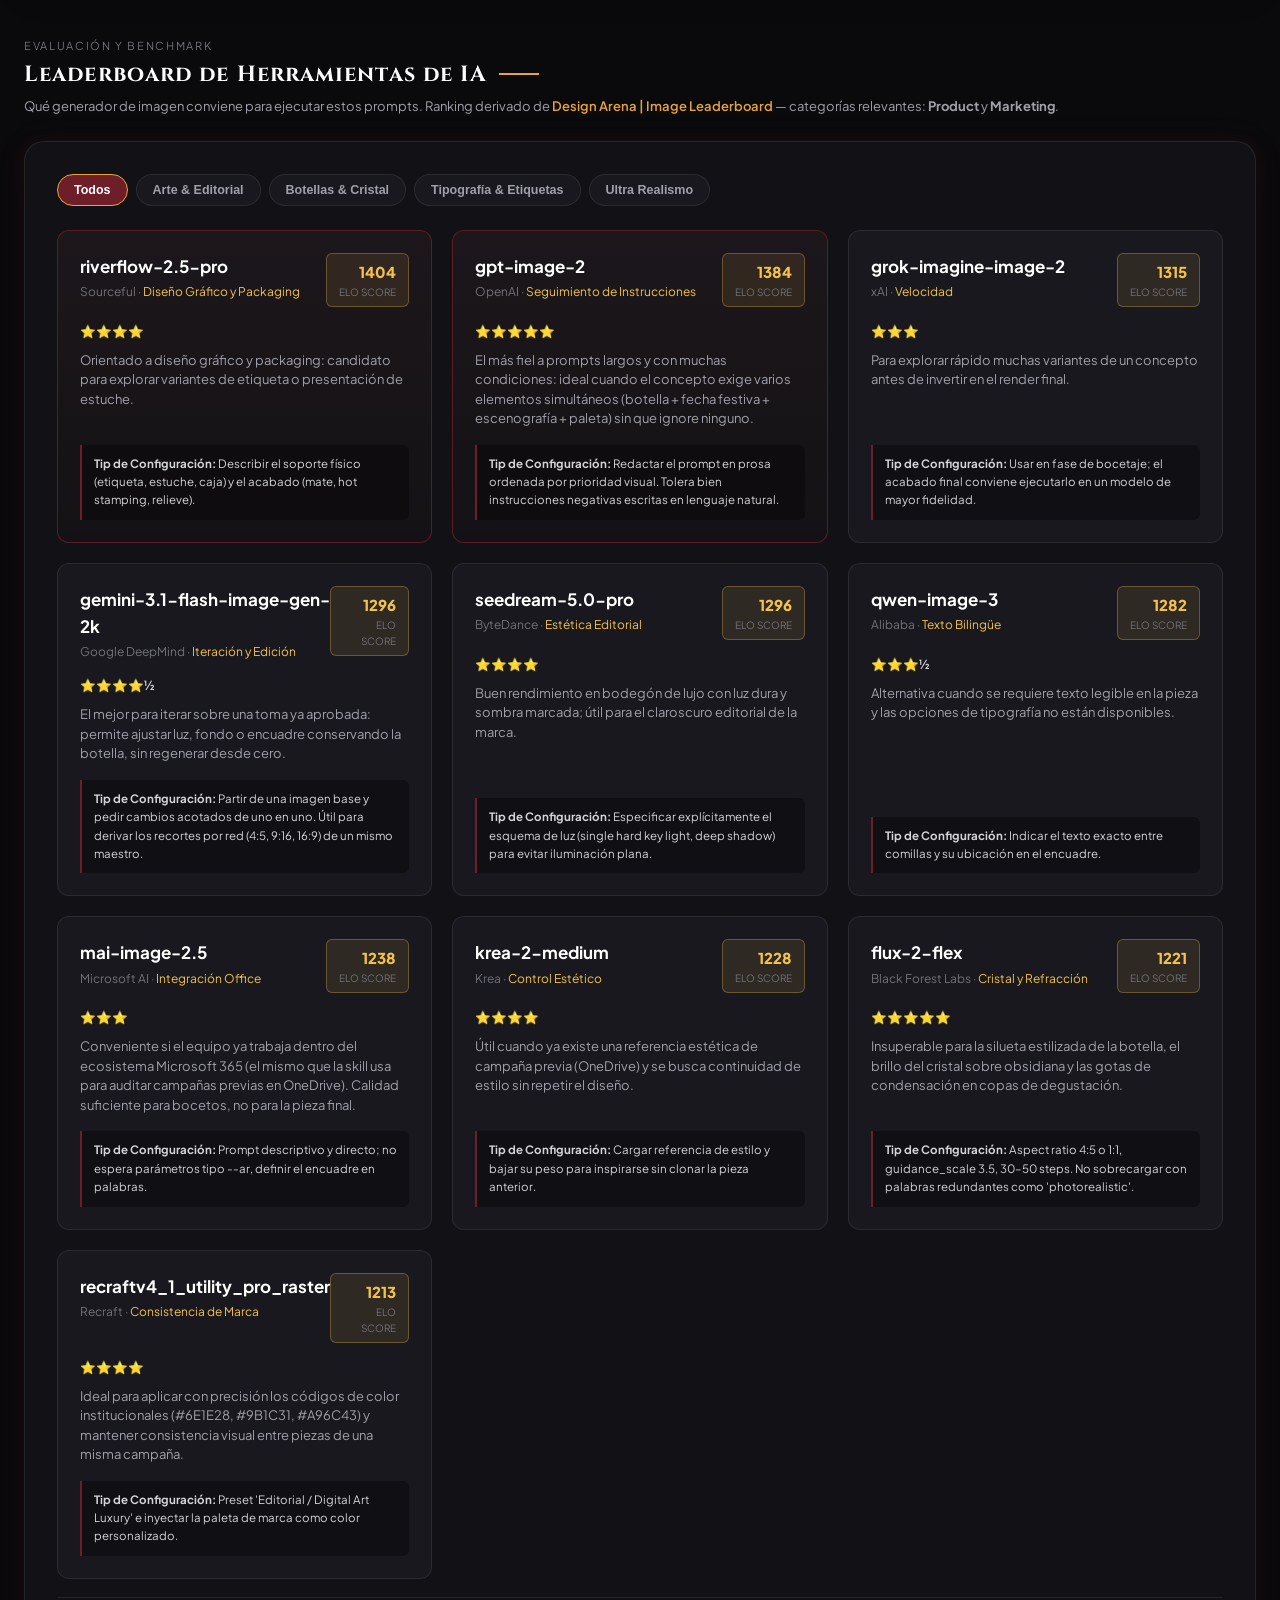
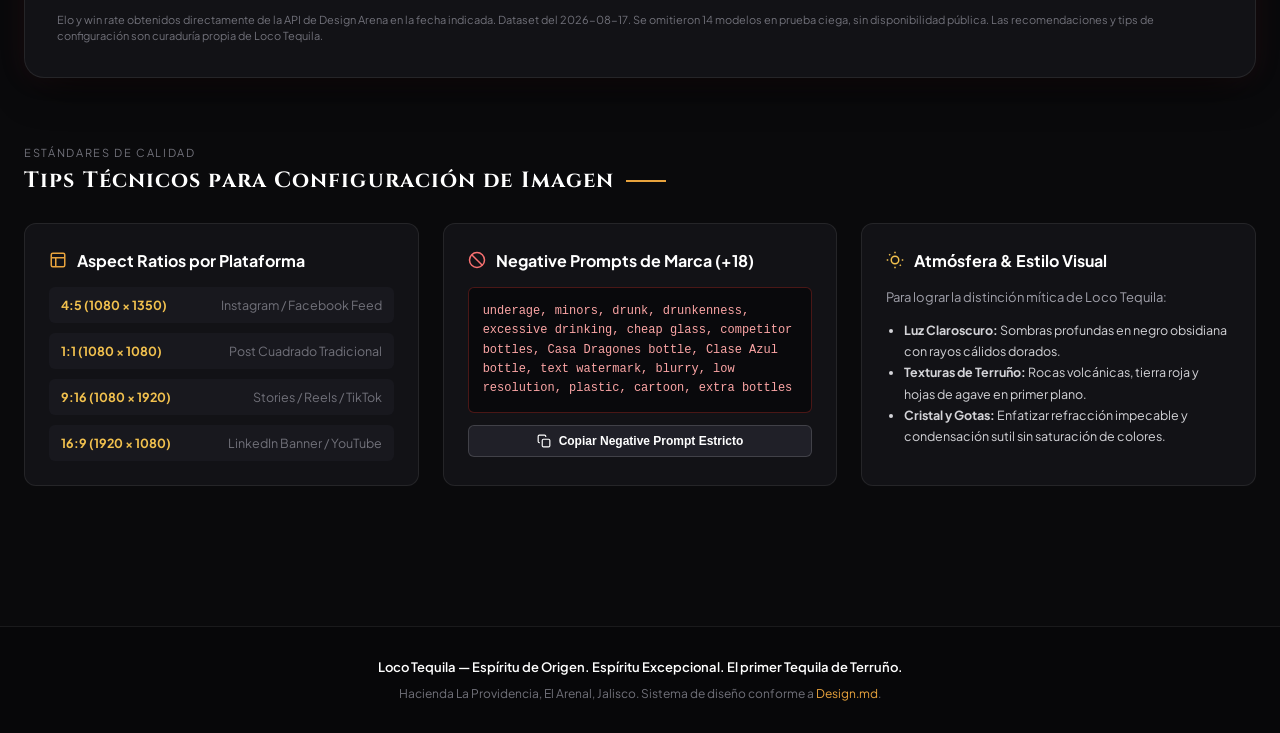
==== commit 8831197e: "Añadiendo cambios a la skill, nuevos métodos de onedrive y pruebas finales del HTML" ====
--- a/showcase/index.html
+++ b/showcase/index.html
@@ -197,7 +197,7 @@
           <span class="super-tag" style="color: var(--text-muted); font-size: 11px; letter-spacing: 0.15em; text-transform: uppercase;">EVALUACIÓN Y BENCHMARK</span>
           <h3>Leaderboard de Herramientas de IA</h3>
           <p style="color: var(--text-secondary); font-size: 13px; margin-top: 4px;">
-            Herramientas líderes según el ranking de <a href="https://www.designarena.ai/leaderboard?tab=image" target="_blank" style="color: var(--brand-gold); text-decoration: none; font-weight: 600;">Design Arena | Image Leaderboards</a> y benchmarks globales.
+            Qué generador de imagen conviene para ejecutar estos prompts. Ranking derivado de <a href="https://www.designarena.ai/leaderboard/image" target="_blank" style="color: var(--brand-gold); text-decoration: none; font-weight: 600;">Design Arena | Image Leaderboard</a> — categorías relevantes: <strong>Product</strong> y <strong>Marketing</strong>.
           </p>
         </div>
       </div>
@@ -208,6 +208,9 @@
 
         <!-- Grid de modelos -->
         <div id="models-grid-container" class="models-grid"></div>
+
+        <!-- Disclaimer de datos: se rellena desde leaderboard.json (elo_disclaimer / last_updated) -->
+        <p id="leaderboard-disclaimer" style="color: var(--text-muted); font-size: 11px; line-height: 1.5; margin-top: 18px; padding-top: 14px; border-top: 1px solid var(--border-subtle);"></p>
       </div>
     </section>
 
